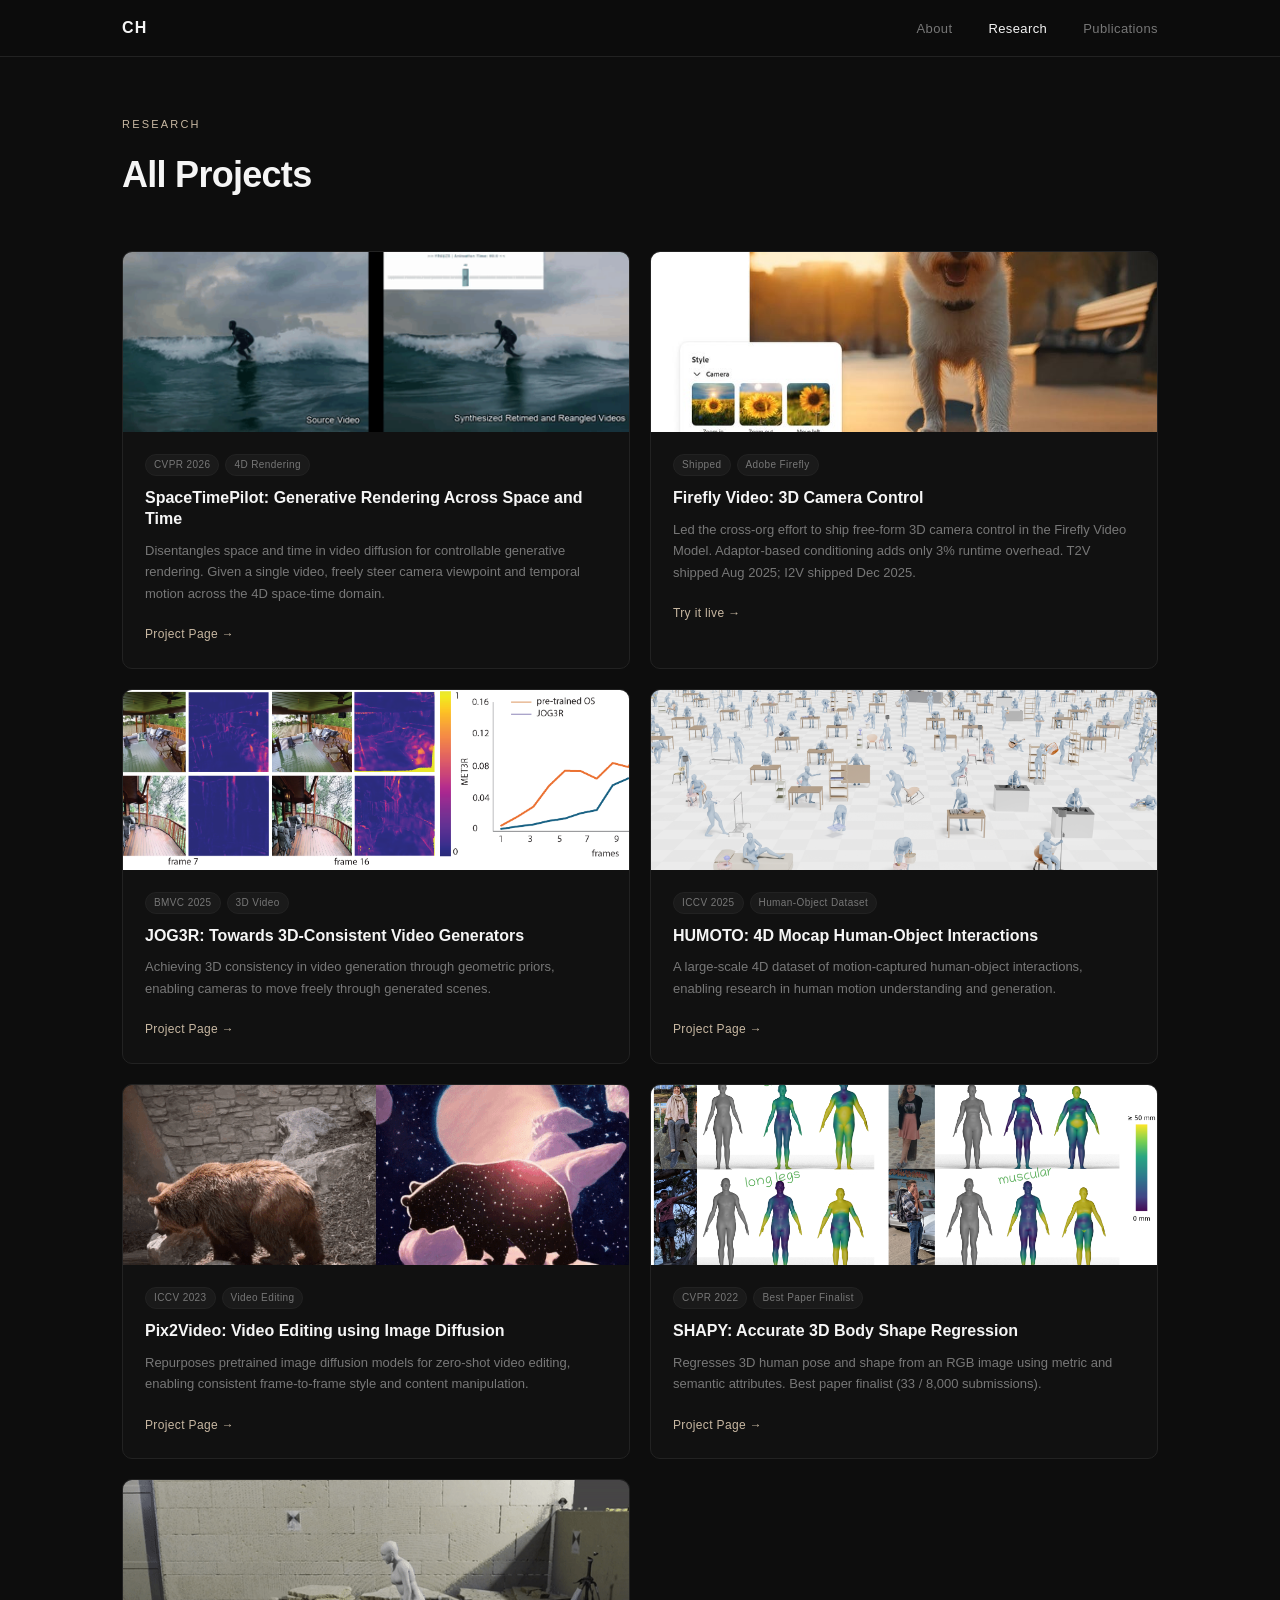
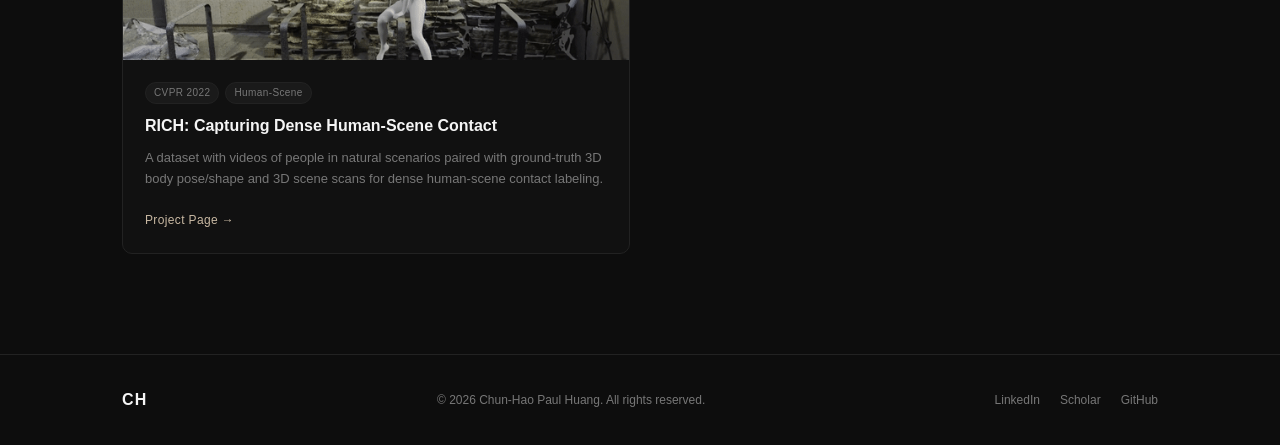
==== projects.html @ 66400b54 "Initial commit: personal academic website Static HTML/CSS/JS portfolio site with hero, about, resear" ====
<!DOCTYPE html>
<html lang="en">
<head>
  <meta charset="UTF-8" />
  <meta name="viewport" content="width=device-width, initial-scale=1.0" />
  <title>Projects — Chun-Hao Paul Huang</title>
  <link rel="stylesheet" href="style.css" />
</head>
<body>

  <nav id="navbar" class="scrolled">
    <div class="nav-inner">
      <a href="index.html" class="nav-logo">CH</a>
      <ul class="nav-links">
        <li><a href="index.html#about">About</a></li>
        <li><a href="projects.html" style="color:var(--white)">Research</a></li>
        <li><a href="publications.html">Publications</a></li>
      </ul>
      <button class="nav-toggle" aria-label="Toggle menu">&#9776;</button>
    </div>
  </nav>

  <section class="research section" style="padding-top: calc(var(--nav-h) + 60px);">
    <div class="container">
      <div class="section-label">Research</div>
      <h2>All Projects</h2>
      <div class="projects-grid">

        <article class="project-card">
          <div class="project-image">
            <img src="assets/projects/spacetimepilot.gif" alt="SpaceTimePilot" />
          </div>
          <div class="project-body">
            <div class="project-tags">
              <span class="tag-sm">CVPR 2026</span>
              <span class="tag-sm">4D Rendering</span>
            </div>
            <h3>SpaceTimePilot: Generative Rendering Across Space and Time</h3>
            <p>Disentangles space and time in video diffusion for controllable generative rendering. Given a single video, freely steer camera viewpoint and temporal motion across the 4D space-time domain.</p>
            <a href="https://zheninghuang.github.io/Space-Time-Pilot/" class="project-link" target="_blank">Project Page →</a>
          </div>
        </article>

        <article class="project-card">
          <div class="project-image">
            <img src="assets/projects/firefly.jpg" alt="Firefly Video 3D Camera Control" />
          </div>
          <div class="project-body">
            <div class="project-tags">
              <span class="tag-sm">Shipped</span>
              <span class="tag-sm">Adobe Firefly</span>
            </div>
            <h3>Firefly Video: 3D Camera Control</h3>
            <p>Led the cross-org effort to ship free-form 3D camera control in the Firefly Video Model. Adaptor-based conditioning adds only 3% runtime overhead. T2V shipped Aug 2025; I2V shipped Dec 2025.</p>
            <a href="https://www.adobe.com/products/firefly/features/image-to-video.html" class="project-link" target="_blank">Try it live →</a>
          </div>
        </article>

        <article class="project-card">
          <div class="project-image">
            <img src="assets/projects/jog3r.png" alt="JOG3R" />
          </div>
          <div class="project-body">
            <div class="project-tags">
              <span class="tag-sm">BMVC 2025</span>
              <span class="tag-sm">3D Video</span>
            </div>
            <h3>JOG3R: Towards 3D-Consistent Video Generators</h3>
            <p>Achieving 3D consistency in video generation through geometric priors, enabling cameras to move freely through generated scenes.</p>
            <a href="https://paulchhuang.github.io/jog3rwebsite/" class="project-link" target="_blank">Project Page →</a>
          </div>
        </article>

        <article class="project-card">
          <div class="project-image">
            <img src="assets/projects/humoto.png" alt="HUMOTO" />
          </div>
          <div class="project-body">
            <div class="project-tags">
              <span class="tag-sm">ICCV 2025</span>
              <span class="tag-sm">Human-Object Dataset</span>
            </div>
            <h3>HUMOTO: 4D Mocap Human-Object Interactions</h3>
            <p>A large-scale 4D dataset of motion-captured human-object interactions, enabling research in human motion understanding and generation.</p>
            <a href="https://jiaxin-lu.github.io/humoto/" class="project-link" target="_blank">Project Page →</a>
          </div>
        </article>

        <article class="project-card">
          <div class="project-image">
            <img src="assets/projects/pix2video_2.gif" alt="Pix2Video" />
          </div>
          <div class="project-body">
            <div class="project-tags">
              <span class="tag-sm">ICCV 2023</span>
              <span class="tag-sm">Video Editing</span>
            </div>
            <h3>Pix2Video: Video Editing using Image Diffusion</h3>
            <p>Repurposes pretrained image diffusion models for zero-shot video editing, enabling consistent frame-to-frame style and content manipulation.</p>
            <a href="https://duyguceylan.github.io/pix2video.github.io/" class="project-link" target="_blank">Project Page →</a>
          </div>
        </article>

        <article class="project-card">
          <div class="project-image">
            <img src="assets/projects/shapy.png" alt="SHAPY" />
          </div>
          <div class="project-body">
            <div class="project-tags">
              <span class="tag-sm">CVPR 2022</span>
              <span class="tag-sm">Best Paper Finalist</span>
            </div>
            <h3>SHAPY: Accurate 3D Body Shape Regression</h3>
            <p>Regresses 3D human pose and shape from an RGB image using metric and semantic attributes. Best paper finalist (33 / 8,000 submissions).</p>
            <a href="https://shapy.is.tue.mpg.de/" class="project-link" target="_blank">Project Page →</a>
          </div>
        </article>

        <article class="project-card">
          <div class="project-image">
            <img src="assets/projects/rich_2.gif" alt="RICH" />
          </div>
          <div class="project-body">
            <div class="project-tags">
              <span class="tag-sm">CVPR 2022</span>
              <span class="tag-sm">Human-Scene</span>
            </div>
            <h3>RICH: Capturing Dense Human-Scene Contact</h3>
            <p>A dataset with videos of people in natural scenarios paired with ground-truth 3D body pose/shape and 3D scene scans for dense human-scene contact labeling.</p>
            <a href="https://rich.is.tue.mpg.de/" class="project-link" target="_blank">Project Page →</a>
          </div>
        </article>

      </div>
    </div>
  </section>

  <footer class="footer">
    <div class="container">
      <div class="footer-inner">
        <div class="footer-logo">CH</div>
        <p class="footer-copy">&copy; 2026 Chun-Hao Paul Huang. All rights reserved.</p>
        <div class="footer-social">
          <a href="https://www.linkedin.com/in/paulchhuang/" target="_blank">LinkedIn</a>
          <a href="https://scholar.google.com/citations?user=LphRgywAAAAJ&hl=en" target="_blank">Scholar</a>
          <a href="https://github.com/paulchhuang" target="_blank">GitHub</a>
        </div>
      </div>
    </div>
  </footer>

  <script>
    // Mobile nav toggle
    const toggle = document.querySelector('.nav-toggle');
    const navLinks = document.querySelector('.nav-links');
    toggle.addEventListener('click', () => navLinks.classList.toggle('open'));
    navLinks.querySelectorAll('a').forEach(l => l.addEventListener('click', () => navLinks.classList.remove('open')));
  </script>
</body>
</html>
---- style.css ----
/* ===== Reset & Base ===== */
*, *::before, *::after { box-sizing: border-box; margin: 0; padding: 0; }

:root {
  --bg: #0d0d0d;
  --bg2: #111111;
  --bg3: #1a1a1a;
  --border: #222;
  --text: #e0e0e0;
  --text-muted: #777;
  --accent: #c8b8a2;
  --accent2: #a09080;
  --white: #f5f5f5;
  --font: 'Helvetica Neue', Helvetica, Arial, sans-serif;
  --nav-h: 56px;
  --radius: 10px;
  --transition: 0.35s cubic-bezier(0.25, 0.46, 0.45, 0.94);
}

html { scroll-behavior: smooth; }

body {
  font-family: var(--font);
  background: var(--bg);
  color: var(--text);
  line-height: 1.6;
  overflow-x: hidden;
  -webkit-font-smoothing: antialiased;
}

a { color: inherit; text-decoration: none; }
img { max-width: 100%; display: block; }

.container {
  max-width: 1100px;
  margin: 0 auto;
  padding: 0 32px;
}

.section { padding: 100px 0; }

.section-label {
  font-size: 11px;
  letter-spacing: 0.2em;
  text-transform: uppercase;
  color: var(--accent);
  margin-bottom: 12px;
  font-weight: 500;
}

/* ===== Navigation ===== */
#navbar {
  position: fixed;
  top: 0; left: 0; right: 0;
  z-index: 1000;
  height: var(--nav-h);
  transition: background 0.4s ease, box-shadow 0.4s ease;
}

#navbar.scrolled {
  background: rgba(13, 13, 13, 0.88);
  backdrop-filter: blur(16px);
  -webkit-backdrop-filter: blur(16px);
  box-shadow: 0 1px 0 var(--border);
}

.nav-inner {
  max-width: 1100px;
  margin: 0 auto;
  padding: 0 32px;
  height: 100%;
  display: flex;
  align-items: center;
  justify-content: space-between;
}

.nav-logo {
  font-size: 16px;
  font-weight: 700;
  letter-spacing: 0.08em;
  color: var(--white);
}

.nav-links {
  list-style: none;
  display: flex;
  gap: 36px;
}

.nav-links a {
  font-size: 13px;
  color: var(--text-muted);
  font-weight: 400;
  letter-spacing: 0.03em;
  transition: color var(--transition);
}

.nav-links a:hover { color: var(--white); }

.nav-toggle {
  display: none;
  background: none;
  border: none;
  color: var(--white);
  font-size: 20px;
  cursor: pointer;
}

/* ===== Hero ===== */
.hero {
  min-height: 100vh;
  display: flex;
  align-items: center;
  padding: var(--nav-h) 32px 0;
  max-width: 1100px;
  margin: 0 auto;
  gap: 56px;
  position: relative;
}

.hero-content { flex: 1; }

.hero-eyebrow {
  font-size: 13px;
  color: var(--text-muted);
  letter-spacing: 0.12em;
  text-transform: uppercase;
  margin-bottom: 12px;
}

.hero-name {
  font-size: clamp(34px, 4.5vw, 56px);
  font-weight: 700;
  line-height: 1.05;
  letter-spacing: -0.03em;
  color: var(--white);
  margin-bottom: 20px;
  white-space: nowrap;
}

.hero-tagline {
  font-size: 18px;
  color: var(--text-muted);
  margin-bottom: 32px;
  font-weight: 300;
  letter-spacing: 0.01em;
  line-height: 1.5;
}

.hero-actions {
  display: flex;
  gap: 12px;
  flex-wrap: wrap;
  margin-bottom: 24px;
}

/* ===== Buttons ===== */
.btn {
  display: inline-flex;
  align-items: center;
  gap: 6px;
  padding: 12px 28px;
  border-radius: 6px;
  font-size: 13px;
  font-weight: 500;
  letter-spacing: 0.04em;
  cursor: pointer;
  transition: all var(--transition);
  border: 1px solid transparent;
}

.btn-primary {
  background: var(--accent);
  color: var(--bg);
  border-color: var(--accent);
}

.btn-primary:hover {
  background: var(--white);
  border-color: var(--white);
}

.btn-outline {
  background: transparent;
  color: var(--text);
  border-color: var(--border);
}

.btn-outline:hover {
  border-color: var(--text-muted);
  color: var(--white);
}

.btn-sm {
  padding: 8px 18px;
  font-size: 12px;
  margin-top: 16px;
}

/* ===== Hero Social ===== */
.hero-social {
  display: flex;
  gap: 10px;
}

.social-btn {
  width: 38px;
  height: 38px;
  display: flex;
  align-items: center;
  justify-content: center;
  border-radius: 8px;
  background: var(--bg3);
  border: 1px solid var(--border);
  color: var(--text-muted);
  transition: all var(--transition);
}

.social-btn:hover {
  color: var(--white);
  border-color: var(--accent2);
  transform: translateY(-2px);
}

/* ===== Hero Visual ===== */
.hero-visual {
  flex: 0 0 300px;
  display: flex;
  justify-content: center;
}

.hero-avatar {
  width: 260px;
  height: 260px;
  border-radius: 50%;
  background: var(--bg3);
  border: 1px solid var(--border);
  overflow: hidden;
  display: flex;
  align-items: center;
  justify-content: center;
}

.hero-avatar img {
  width: 100%;
  height: 100%;
  object-fit: cover;
}

/* ===== Scroll Hint ===== */
.hero-scroll-hint {
  position: absolute;
  bottom: 32px;
  left: 50%;
  transform: translateX(-50%);
  display: flex;
  flex-direction: column;
  align-items: center;
  gap: 6px;
  color: var(--text-muted);
  font-size: 10px;
  letter-spacing: 0.15em;
  text-transform: uppercase;
  opacity: 0.5;
}

.scroll-line {
  width: 1px;
  height: 32px;
  background: linear-gradient(to bottom, var(--text-muted), transparent);
  animation: scrollPulse 2.5s ease-in-out infinite;
}

@keyframes scrollPulse {
  0%, 100% { opacity: 0.3; }
  50% { opacity: 1; }
}

/* ===== About ===== */
.about { background: var(--bg2); }

.about-header {
  display: grid;
  grid-template-columns: 240px 1fr;
  gap: 56px;
  align-items: start;
}

.about-heading h2 {
  font-size: 36px;
  font-weight: 700;
  letter-spacing: -0.02em;
  color: var(--white);
  margin-top: 4px;
}

.about-bio p {
  color: var(--text-muted);
  font-size: 15px;
  line-height: 1.8;
  margin-bottom: 12px;
  text-align: justify;
}

.about-bio p:last-child { margin-bottom: 0; }

.about-bio a {
  color: var(--accent);
  border-bottom: 1px solid rgba(200, 184, 162, 0.3);
  transition: border-color var(--transition);
}

.about-bio a:hover { border-color: var(--accent); }

/* Divider */
.about-divider {
  height: 1px;
  background: var(--border);
  margin: 40px 0;
}

/* ===== Awards ===== */
.awards-row {
  display: flex;
  gap: 12px;
  overflow-x: auto;
  padding-bottom: 8px;
  scroll-snap-type: x mandatory;
  -webkit-overflow-scrolling: touch;
}

.awards-row::-webkit-scrollbar {
  height: 3px;
}

.awards-row::-webkit-scrollbar-track {
  background: var(--border);
  border-radius: 3px;
}

.awards-row::-webkit-scrollbar-thumb {
  background: var(--accent2);
  border-radius: 3px;
}

.award-item {
  display: flex;
  align-items: center;
  gap: 12px;
  padding: 14px 18px;
  background: var(--bg3);
  border: 1px solid var(--border);
  border-radius: var(--radius);
  transition: border-color var(--transition);
  flex-shrink: 0;
  scroll-snap-align: start;
  white-space: nowrap;
}

.award-item:hover { border-color: var(--accent2); }

.award-shipped {
  border-color: rgba(200, 184, 162, 0.3);
}

.award-shipped .award-icon {
  color: #ff6b35;
}

.award-icon {
  color: var(--accent);
  font-size: 16px;
  flex-shrink: 0;
}

.award-title {
  font-size: 12px;
  font-weight: 600;
  color: var(--white);
  line-height: 1.3;
}

.award-detail {
  font-size: 11px;
  color: var(--text-muted);
  margin-top: 2px;
}

/* ===== Detail Cards ===== */
.about-details-grid {
  display: grid;
  grid-template-columns: repeat(2, 1fr);
  gap: 16px;
}

.detail-card {
  display: flex;
  align-items: center;
  gap: 14px;
  padding: 16px 20px;
  background: var(--bg3);
  border: 1px solid var(--border);
  border-radius: var(--radius);
}

.detail-icon {
  font-size: 20px;
  line-height: 1;
  flex-shrink: 0;
}

.detail-title {
  font-size: 10px;
  letter-spacing: 0.14em;
  text-transform: uppercase;
  color: var(--accent);
  margin-bottom: 3px;
  font-weight: 600;
}

.detail-body {
  font-size: 13px;
  color: var(--text);
  line-height: 1;
  white-space: nowrap;
}

/* ===== About Footer ===== */
.about-footer {
  display: flex;
  align-items: center;
  justify-content: space-between;
  gap: 40px;
  margin-top: 40px;
}

.about-tags {
  display: flex;
  flex-wrap: wrap;
  gap: 8px;
  flex: 1;
}

.tag {
  padding: 4px 12px;
  border: 1px solid var(--border);
  border-radius: 100px;
  font-size: 11px;
  color: var(--text-muted);
  letter-spacing: 0.02em;
}

.affiliations-row {
  display: flex;
  flex-wrap: nowrap;
  gap: 10px;
  align-items: center;
  flex-shrink: 0;
}

.affiliation-logo {
  display: flex;
  align-items: center;
  justify-content: center;
  width: 46px;
  height: 46px;
  flex-shrink: 0;
  border-radius: 8px;
  overflow: hidden;
  transition: all var(--transition);
}

.affiliation-logo:hover {
  transform: translateY(-2px);
  box-shadow: 0 4px 12px rgba(0, 0, 0, 0.3);
}

.affiliation-logo img {
  width: 100%;
  height: 100%;
  object-fit: cover;
}

/* ===== Research ===== */
.research h2 {
  font-size: 36px;
  font-weight: 700;
  letter-spacing: -0.02em;
  margin-bottom: 48px;
  color: var(--white);
}

.projects-grid {
  display: grid;
  grid-template-columns: repeat(2, 1fr);
  gap: 20px;
}

.project-card {
  background: var(--bg2);
  border: 1px solid var(--border);
  border-radius: var(--radius);
  overflow: hidden;
  transition: transform var(--transition), border-color var(--transition), box-shadow var(--transition);
}

.project-card:hover {
  transform: translateY(-3px);
  border-color: var(--accent2);
  box-shadow: 0 8px 24px rgba(0, 0, 0, 0.2);
}

.project-image {
  height: 180px;
  overflow: hidden;
  background: var(--bg3);
}

.project-image img {
  width: 100%;
  height: 100%;
  object-fit: cover;
  transition: transform 0.4s ease;
}

.project-card:hover .project-image img {
  transform: scale(1.04);
}

.project-body { padding: 22px; }

.project-tags {
  display: flex;
  gap: 6px;
  margin-bottom: 12px;
}

.tag-sm {
  padding: 2px 8px;
  background: var(--bg3);
  border: 1px solid var(--border);
  border-radius: 100px;
  font-size: 10px;
  color: var(--text-muted);
  letter-spacing: 0.04em;
}

.project-body h3 {
  font-size: 16px;
  font-weight: 600;
  margin-bottom: 10px;
  color: var(--white);
  line-height: 1.3;
}

.project-body p {
  font-size: 13px;
  color: var(--text-muted);
  line-height: 1.65;
  margin-bottom: 16px;
}

.project-link {
  font-size: 12px;
  color: var(--accent);
  font-weight: 500;
  letter-spacing: 0.03em;
  transition: color var(--transition);
}

.project-link:hover { color: var(--white); }

/* ===== Publications ===== */
.publications { background: var(--bg2); }

.publications h2 {
  font-size: 36px;
  font-weight: 700;
  letter-spacing: -0.02em;
  margin-bottom: 48px;
  color: var(--white);
}

.pub-list {
  display: flex;
  flex-direction: column;
}

.pub-item {
  display: grid;
  grid-template-columns: 72px 1fr;
  gap: 28px;
  padding: 28px 0;
  border-bottom: 1px solid var(--border);
}

.pub-item:first-child { border-top: 1px solid var(--border); }

.pub-year {
  font-size: 12px;
  color: var(--text-muted);
  font-weight: 500;
  padding-top: 3px;
  letter-spacing: 0.06em;
}

.pub-venue {
  font-size: 10px;
  letter-spacing: 0.15em;
  text-transform: uppercase;
  color: var(--accent);
  margin-bottom: 6px;
  font-weight: 600;
}

.pub-content h4 {
  font-size: 15px;
  font-weight: 600;
  color: var(--white);
  line-height: 1.4;
  margin-bottom: 6px;
}

.pub-content h4 a {
  color: var(--white);
  transition: color var(--transition);
}

.pub-content h4 a:hover { color: var(--accent); }

.pub-authors {
  font-size: 13px;
  color: var(--text-muted);
  line-height: 1.5;
}

.pub-footer {
  margin-top: 36px;
  text-align: center;
}

.pub-badge {
  display: inline-block;
  background: rgba(200, 184, 162, 0.12);
  color: var(--accent);
  font-size: 9px;
  letter-spacing: 0.08em;
  padding: 2px 7px;
  border-radius: 3px;
  border: 1px solid rgba(200, 184, 162, 0.25);
  margin-left: 6px;
  vertical-align: middle;
  text-transform: uppercase;
  font-weight: 600;
}

.pub-links {
  display: flex;
  gap: 14px;
  margin-top: 8px;
}

.pub-links a {
  font-size: 11px;
  letter-spacing: 0.08em;
  text-transform: uppercase;
  color: var(--accent);
  font-weight: 600;
  border-bottom: 1px solid transparent;
  transition: border-color var(--transition), color var(--transition);
  padding-bottom: 1px;
}

.pub-links a:hover {
  color: var(--white);
  border-color: var(--white);
}

/* ===== Footer ===== */
.footer {
  border-top: 1px solid var(--border);
  padding: 32px 0;
}

.footer-inner {
  display: flex;
  align-items: center;
  justify-content: space-between;
  flex-wrap: wrap;
  gap: 16px;
}

.footer-logo {
  font-size: 16px;
  font-weight: 700;
  letter-spacing: 0.08em;
  color: var(--white);
}

.footer-copy {
  font-size: 12px;
  color: var(--text-muted);
}

.footer-social {
  display: flex;
  gap: 20px;
}

.footer-social a {
  font-size: 12px;
  color: var(--text-muted);
  transition: color var(--transition);
}

.footer-social a:hover { color: var(--white); }

/* ===== Animations ===== */
.fade-in {
  opacity: 0;
  transform: translateY(20px);
  transition: opacity 0.5s ease, transform 0.5s ease;
}

.fade-in.visible {
  opacity: 1;
  transform: translateY(0);
}

/* ===== Responsive ===== */
@media (max-width: 900px) {
  .hero {
    flex-direction: column-reverse;
    text-align: center;
    padding-top: calc(var(--nav-h) + 32px);
    min-height: unset;
    padding-bottom: 64px;
  }
  .hero-visual { flex: unset; }
  .hero-actions { justify-content: center; }
  .hero-social { justify-content: center; }
  .hero-scroll-hint { display: none; }
  .about-header { grid-template-columns: 1fr; gap: 24px; }
  .about-details-grid { grid-template-columns: 1fr; }
  .about-footer { flex-direction: column; align-items: flex-start; }
  .projects-grid { grid-template-columns: 1fr; }
  .detail-body { white-space: normal; }
}

@media (max-width: 640px) {
  .section { padding: 64px 0; }
  .container { padding: 0 20px; }
  .nav-links { display: none; }
  .nav-links.open {
    display: flex;
    flex-direction: column;
    position: absolute;
    top: var(--nav-h);
    left: 0; right: 0;
    background: rgba(13, 13, 13, 0.96);
    backdrop-filter: blur(16px);
    border-bottom: 1px solid var(--border);
    padding: 16px 32px;
    gap: 16px;
  }
  .nav-toggle { display: block; }
  .pub-item { grid-template-columns: 1fr; gap: 6px; }
  .footer-inner { flex-direction: column; align-items: center; text-align: center; }
}
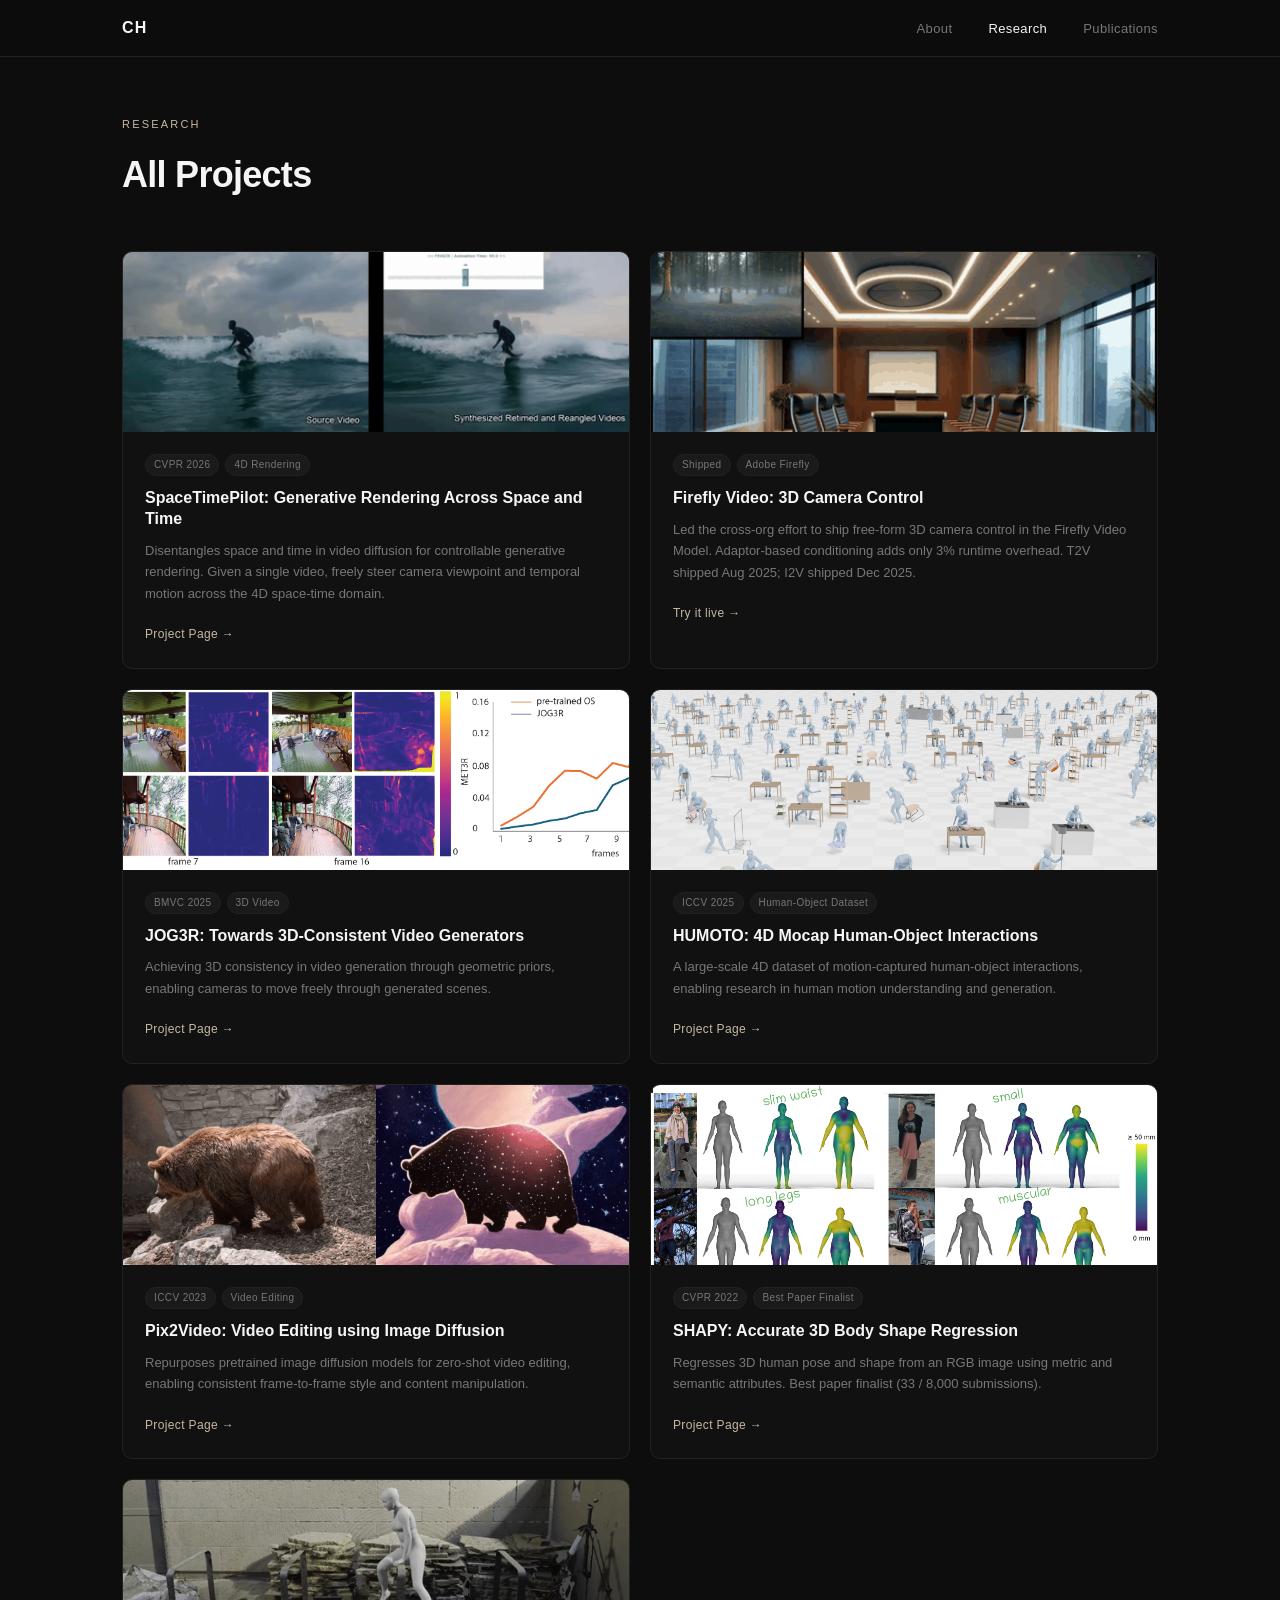
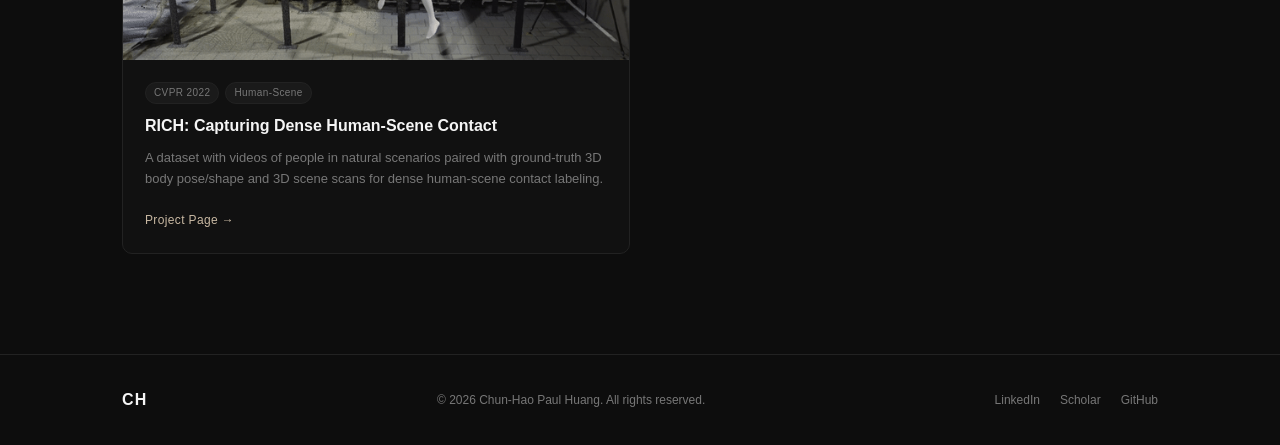
==== commit 19e78705: "Update project thumbnails and image positioning - Replace Firefly thumbnail with animated GIF from d" ====
--- a/projects.html
+++ b/projects.html
@@ -43,7 +43,7 @@
 
         <article class="project-card">
           <div class="project-image">
-            <img src="assets/projects/firefly.jpg" alt="Firefly Video 3D Camera Control" />
+            <img src="assets/projects/firefly.gif" alt="Firefly Video 3D Camera Control" />
           </div>
           <div class="project-body">
             <div class="project-tags">
@@ -88,7 +88,7 @@
 
         <article class="project-card">
           <div class="project-image">
-            <img src="assets/projects/pix2video_2.gif" alt="Pix2Video" />
+            <img src="assets/projects/pix2video_2.gif" alt="Pix2Video" style="object-position: center bottom;" />
           </div>
           <div class="project-body">
             <div class="project-tags">
@@ -118,7 +118,7 @@
 
         <article class="project-card">
           <div class="project-image">
-            <img src="assets/projects/rich_2.gif" alt="RICH" />
+            <img src="assets/projects/rich_2.gif" alt="RICH" style="object-position: center bottom;" />
           </div>
           <div class="project-body">
             <div class="project-tags">
--- a/style.css
+++ b/style.css
@@ -520,6 +520,7 @@
   width: 100%;
   height: 100%;
   object-fit: cover;
+  object-position: center top;
   transition: transform 0.4s ease;
 }
 
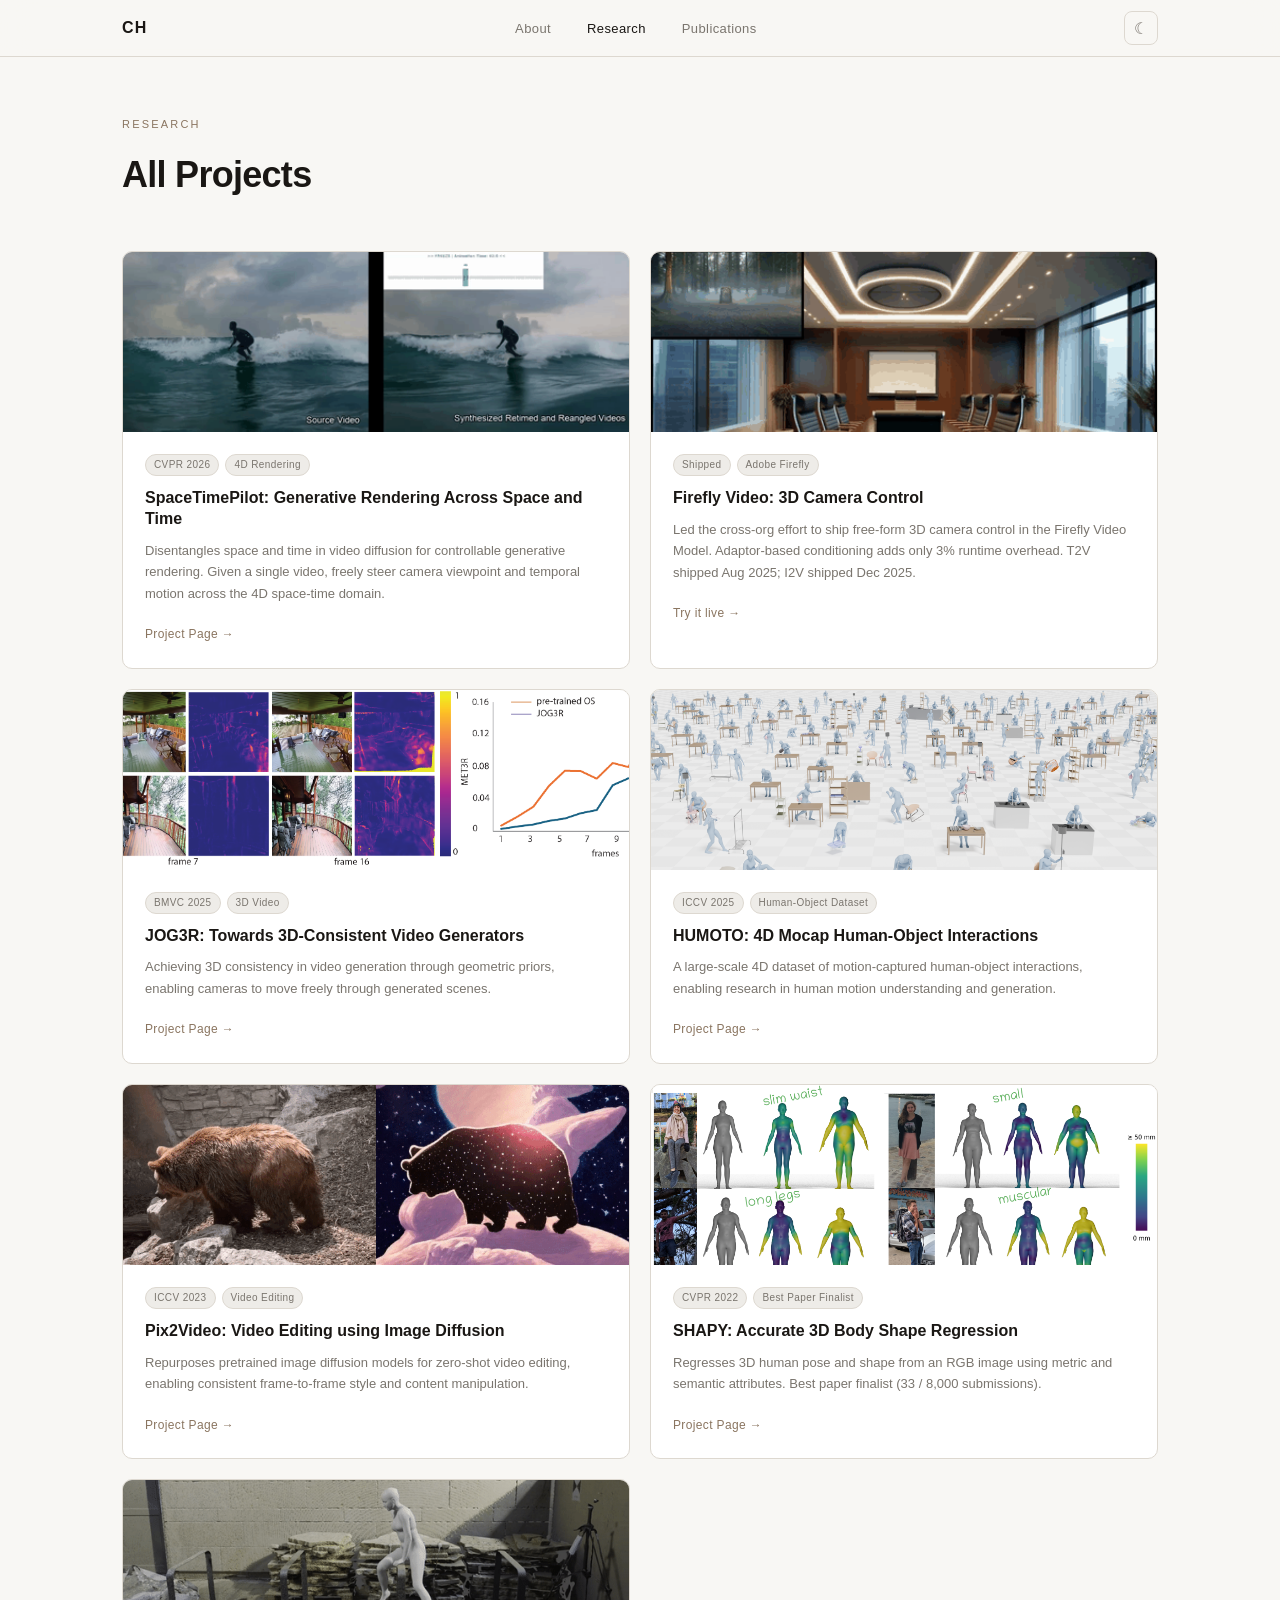
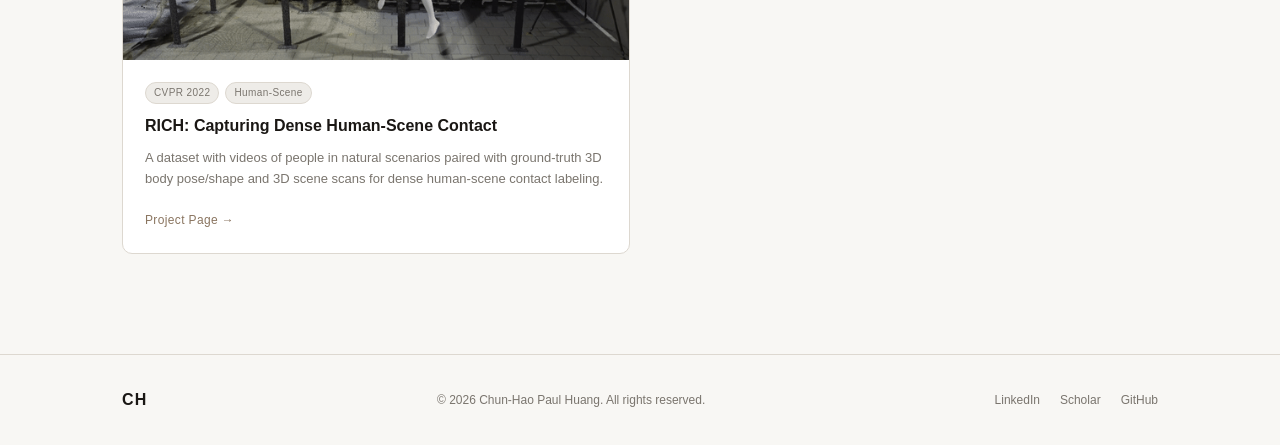
==== commit 6756ffff: "Add light/dark theme toggle with OS detection - Light theme with warm paper-toned palette via CSS cu" ====
--- a/projects.html
+++ b/projects.html
@@ -5,6 +5,7 @@
   <meta name="viewport" content="width=device-width, initial-scale=1.0" />
   <title>Projects — Chun-Hao Paul Huang</title>
   <link rel="stylesheet" href="style.css" />
+  <script>(function(){var t=localStorage.getItem('theme');if(t){if(t==='light')document.documentElement.setAttribute('data-theme','light');}else if(window.matchMedia&&window.matchMedia('(prefers-color-scheme: light)').matches){document.documentElement.setAttribute('data-theme','light');}})();</script>
 </head>
 <body>
 
@@ -16,7 +17,13 @@
         <li><a href="projects.html" style="color:var(--white)">Research</a></li>
         <li><a href="publications.html">Publications</a></li>
       </ul>
-      <button class="nav-toggle" aria-label="Toggle menu">&#9776;</button>
+      <div class="nav-right">
+        <button class="theme-toggle" aria-label="Toggle theme">
+          <span class="icon-sun">&#9788;</span>
+          <span class="icon-moon">&#9790;</span>
+        </button>
+        <button class="nav-toggle" aria-label="Toggle menu">&#9776;</button>
+      </div>
     </div>
   </nav>
 
@@ -155,6 +162,20 @@
     const navLinks = document.querySelector('.nav-links');
     toggle.addEventListener('click', () => navLinks.classList.toggle('open'));
     navLinks.querySelectorAll('a').forEach(l => l.addEventListener('click', () => navLinks.classList.remove('open')));
+
+    // Theme toggle
+    document.querySelectorAll('.theme-toggle').forEach(btn => {
+      btn.addEventListener('click', () => {
+        const isLight = document.documentElement.getAttribute('data-theme') === 'light';
+        const newTheme = isLight ? 'dark' : 'light';
+        if (newTheme === 'dark') {
+          document.documentElement.removeAttribute('data-theme');
+        } else {
+          document.documentElement.setAttribute('data-theme', 'light');
+        }
+        localStorage.setItem('theme', newTheme);
+      });
+    });
   </script>
 </body>
 </html>
--- a/style.css
+++ b/style.css
@@ -11,10 +11,28 @@
   --accent: #c8b8a2;
   --accent2: #a09080;
   --white: #f5f5f5;
+  --nav-bg: rgba(13, 13, 13, 0.88);
+  --nav-mobile-bg: rgba(13, 13, 13, 0.96);
+  --card-shadow: rgba(0, 0, 0, 0.2);
   --font: 'Helvetica Neue', Helvetica, Arial, sans-serif;
   --nav-h: 56px;
   --radius: 10px;
   --transition: 0.35s cubic-bezier(0.25, 0.46, 0.45, 0.94);
+}
+
+[data-theme="light"] {
+  --bg: #f8f7f4;
+  --bg2: #ffffff;
+  --bg3: #eeece8;
+  --border: #ddd8d0;
+  --text: #3a3632;
+  --text-muted: #7a756e;
+  --accent: #8a7560;
+  --accent2: #6e5d4d;
+  --white: #1a1714;
+  --nav-bg: rgba(248, 247, 244, 0.92);
+  --nav-mobile-bg: rgba(248, 247, 244, 0.97);
+  --card-shadow: rgba(0, 0, 0, 0.06);
 }
 
 html { scroll-behavior: smooth; }
@@ -26,6 +44,7 @@
   line-height: 1.6;
   overflow-x: hidden;
   -webkit-font-smoothing: antialiased;
+  transition: background 0.4s ease, color 0.4s ease;
 }
 
 a { color: inherit; text-decoration: none; }
@@ -58,7 +77,7 @@
 }
 
 #navbar.scrolled {
-  background: rgba(13, 13, 13, 0.88);
+  background: var(--nav-bg);
   backdrop-filter: blur(16px);
   -webkit-backdrop-filter: blur(16px);
   box-shadow: 0 1px 0 var(--border);
@@ -104,6 +123,42 @@
   color: var(--white);
   font-size: 20px;
   cursor: pointer;
+}
+
+/* ===== Theme Toggle ===== */
+.theme-toggle {
+  background: none;
+  border: 1px solid var(--border);
+  color: var(--text-muted);
+  width: 34px;
+  height: 34px;
+  border-radius: 8px;
+  cursor: pointer;
+  display: flex;
+  align-items: center;
+  justify-content: center;
+  font-size: 16px;
+  transition: all var(--transition);
+  flex-shrink: 0;
+}
+
+.theme-toggle:hover {
+  color: var(--white);
+  border-color: var(--accent2);
+}
+
+.theme-toggle .icon-sun,
+.theme-toggle .icon-moon { display: none; }
+
+[data-theme="light"] .theme-toggle .icon-moon { display: block; }
+[data-theme="light"] .theme-toggle .icon-sun { display: none; }
+:root:not([data-theme="light"]) .theme-toggle .icon-sun { display: block; }
+:root:not([data-theme="light"]) .theme-toggle .icon-moon { display: none; }
+
+.nav-right {
+  display: flex;
+  align-items: center;
+  gap: 12px;
 }
 
 /* ===== Hero ===== */
@@ -472,7 +527,7 @@
 
 .affiliation-logo:hover {
   transform: translateY(-2px);
-  box-shadow: 0 4px 12px rgba(0, 0, 0, 0.3);
+  box-shadow: 0 4px 12px var(--card-shadow);
 }
 
 .affiliation-logo img {
@@ -480,6 +535,10 @@
   height: 100%;
   object-fit: cover;
 }
+
+.logo-light { display: none; }
+[data-theme="light"] .logo-dark { display: none; }
+[data-theme="light"] .logo-light { display: block; }
 
 /* ===== Research ===== */
 .research h2 {
@@ -507,7 +566,7 @@
 .project-card:hover {
   transform: translateY(-3px);
   border-color: var(--accent2);
-  box-shadow: 0 8px 24px rgba(0, 0, 0, 0.2);
+  box-shadow: 0 8px 24px var(--card-shadow);
 }
 
 .project-image {
@@ -758,7 +817,7 @@
     position: absolute;
     top: var(--nav-h);
     left: 0; right: 0;
-    background: rgba(13, 13, 13, 0.96);
+    background: var(--nav-mobile-bg);
     backdrop-filter: blur(16px);
     border-bottom: 1px solid var(--border);
     padding: 16px 32px;
